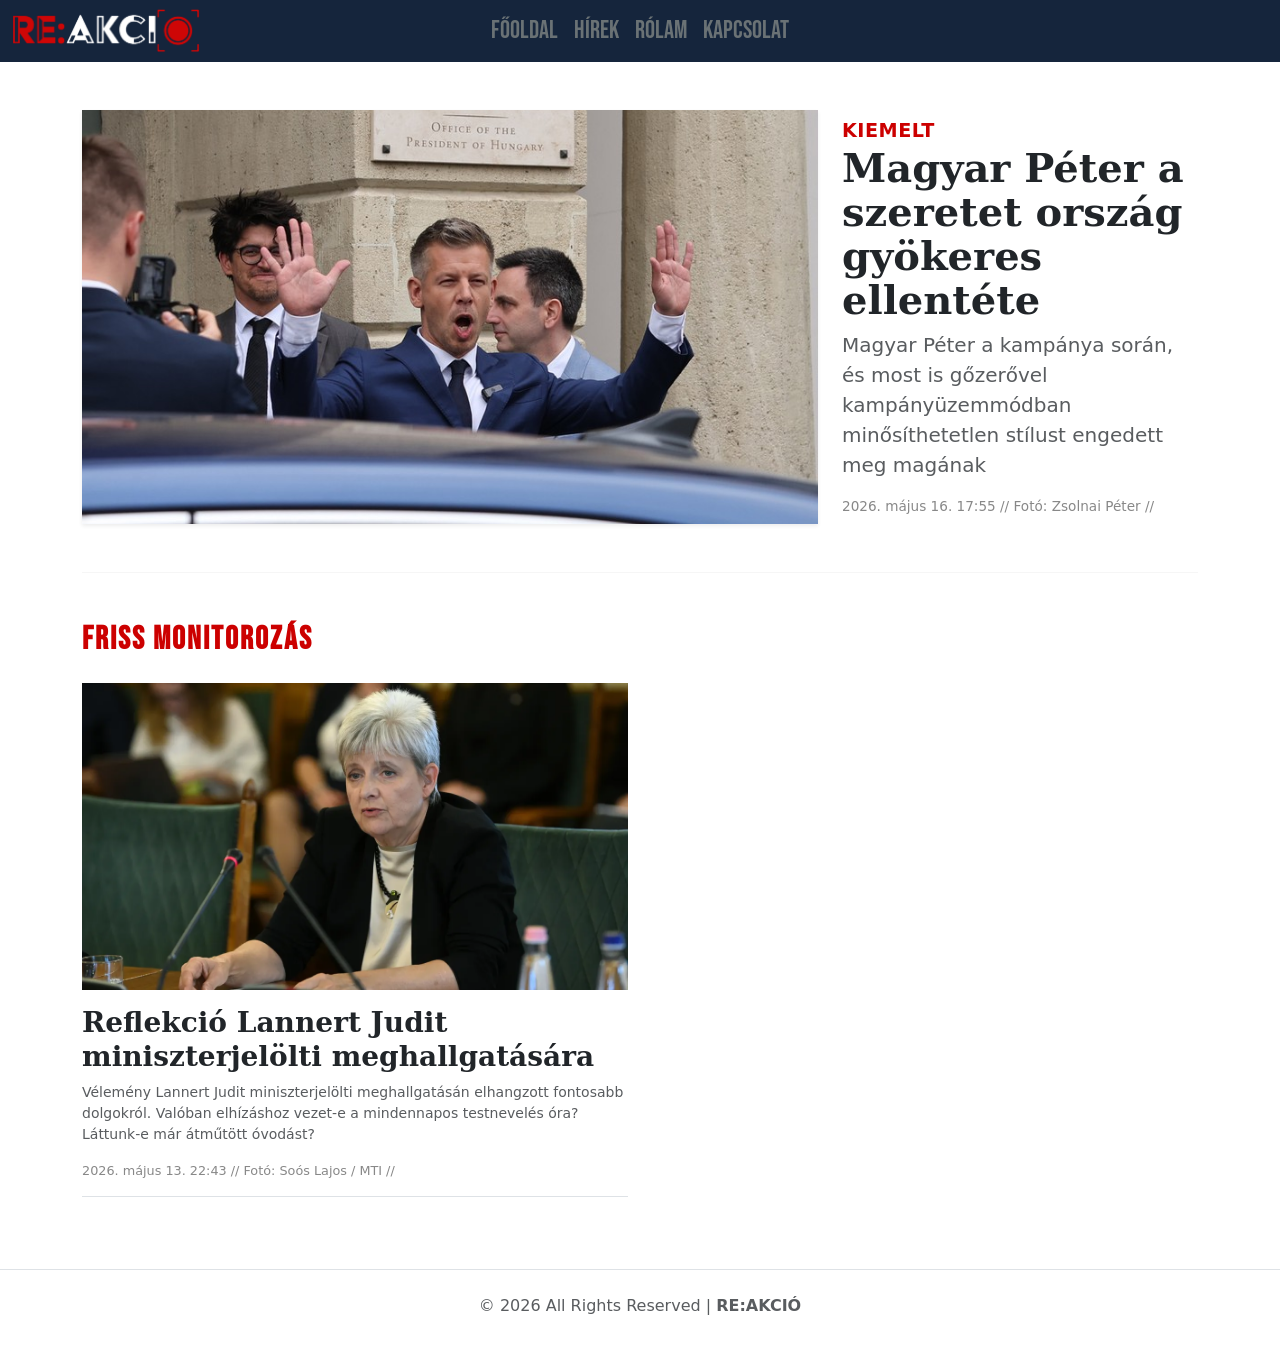
==== cikk.html @ 1a2c7d1b "favicon" ====
<!DOCTYPE html>
<html lang="hu">

<head>
    <meta charset="UTF-8">
    <meta name="viewport" content="width=device-width, initial-scale=1.0">
    <title>RE:AKCIÓ - Cikk</title>
    <link rel="icon" type="image/png" href="/forrasok/reakcio_logo_youtube_transparent.png?v=2">
    <link href="https://cdn.jsdelivr.net/npm/bootstrap@5.3.8/dist/css/bootstrap.min.css" rel="stylesheet"
        integrity="sha384-sRIl4kxILFvY47J16cr9ZwB07vP4J8+LH7qKQnuqkuIAvNWLzeN8tE5YBujZqJLB" crossorigin="anonymous">
    <script defer src="https://cdn.jsdelivr.net/npm/bootstrap@5.3.8/dist/js/bootstrap.bundle.min.js"
        integrity="sha384-FKyoEForCGlyvwx9Hj09JcYn3nv7wiPVlz7YYwJrWVcXK/BmnVDxM+D2scQbITxI"
        crossorigin="anonymous"></script>
    <link rel="stylesheet" href="style.css">
    <script src="script.js" defer></script>
</head>

<body class="fooldal-body">
    <nav class="navbar navbar-expand-lg bg-body-tertiary">
        <div class="container-fluid">
            <img id="logo" src="/forrasok/reakcio_logo_youtube_transparent_short.png" alt="">
            <button class="navbar-toggler" type="button" data-bs-toggle="collapse" data-bs-target="#navbarNav"
                aria-controls="navbarNav" aria-expanded="false" aria-label="Toggle navigation">
                <span class="navbar-toggler-icon"></span>
            </button>
            <div class="collapse navbar-collapse" id="navbarNav">
                <ul class="navbar-nav mx-auto">
                    <li class="nav-item">
                        <a class="nav-link" href="index.html">Főoldal</a>
                    </li>
                    <li class="nav-item">
                        <a class="nav-link" href="hirek.html">Hírek</a>
                    </li>
                    <li class="nav-item">
                        <a class="nav-link" href="rolam.html">Rólam</a>
                    </li>
                    <li class="nav-item">
                        <a class="nav-link" href="kapcsolat.html">Kapcsolat</a>
                    </li>
                </ul>
            </div>
        </div>
    </nav>


    <!-- CIKK TARTALMA -->
    <article class="container my-5" style="max-width: 800px;">
        <div id="cikk-betoltes">
            <!-- A JavaScript ide fogja beszúrni a tartalmat -->
            <div class="text-center py-5">Betöltés...</div>
        </div>
    </article>

    <footer class="text-center py-4 border-top mt-5">
        <p class="text-muted">&copy;
            <script>document.write(new Date().getFullYear())</script> All Rights Reserved | <strong>RE:AKCIÓ</strong>
        </p>
    </footer>
</body>

</html>
---- style.css ----
@import url('https://fonts.googleapis.com/css2?family=Bebas+Neue&family=Oswald:wght@200..700&family=Playfair+Display:ital,wght@0,400..900;1,400..900&display=swap');

body {
    background-color: white;
}

html{
    min-height: 100%;
}

.navbar {
    background-color: #15253c !important;
    margin-bottom: 20px;
}

.nav-link {
    color: #6a7275;
    font-family: 'Bebas Neue';
    font-size: 25px;
}

#logo {
    width: 15%;
}

@media (min-width: 992px) {

    /* Csak asztali nézetben, hogy mobilon ne csússzon el */
    .navbar-collapse {
        display: flex !important;
        justify-content: center;
    }

    .navbar-nav {
        position: absolute;
        left: 50%;
        transform: translateX(-50%);
    }
}

/* A szendvicsgomb ikonjának átszínezése */
.navbar-toggler-icon {
    /* Ez a sor fehérre színezi */
    filter: invert(1);
}

/* Ha konkrét színt akarsz (pl. pirosas): */
.navbar-toggler {
    border-color: rgb(106, 114, 117);
    /* A keret színe */
    border: none;
    /* Keret eltüntetése */
    outline: none;
    /* Kattintáskori kék keret eltüntetése */
    box-shadow: none !important;
    /* Bootstrap árnyék kikapcsolása */
}

.kartya {
    padding-left: 30px;
}

.re {
    color: #c00;
    font-weight: bold;
    text-transform: uppercase;
    font-size: 0.85rem;
    margin-bottom: 8px;
    letter-spacing: 0.5px;
}

.cim {
    font-family: 'Times New Roman', Times, serif;
    font-weight: 900;
    color: #1a1a1a;
    font-size: 1.6rem;
    line-height: 1.2;
    margin-bottom: 12px;
    cursor: pointer;
}

.alcim {
    color: #555;
    font-size: 1.05rem;
    line-height: 1.5;
    margin-bottom: 15px;
}

.datum {
    color: #888;
    font-size: 0.85rem;
}

/* A hír-konténer egyedi stílusa a scripthez */
.hír-konténer {
    max-width: 1000px; 
    padding: 25px 0; 
    border-top: 1px solid #dcdcdc; 
    border-bottom: 1px solid #dcdcdc; 
    margin-bottom: -1px;
    cursor: pointer;
    transition: background 0.2s;
}
.hír-konténer:hover { background-color: #f9f9f9; }

.kep-tarolo { width: 100%; aspect-ratio: 16 / 9; overflow: hidden; }
.kep-tarolo img { width: 100%; height: 100%; object-fit: cover; display: block; }

/* AZ IDÉZET BOX STÍLUSA */
.idezet {
    background-color: #f4f4f4;
    border-right: 8px solid #c00; /* Vastag piros vonal a jobb oldalon */
    padding: 20px;
    margin: 30px 0;
    position: relative;
    font-style: italic;
    font-size: 1.2rem;
    color: #333;
}

.idezet::before, .idezet::after {
    content: '"';
    color: #c00;
    font-size: 3rem;
    font-family: 'serif';
    line-height: 0;
    position: absolute;
}

.idezet::before { top: 15px; left: 5px; }
.idezet::after { bottom: -5px; right: 10px; }

.cikk-szoveg {
    font-family: 'Georgia', serif; /* A hosszú szöveg talpas betűvel kényelmesebb */
}

/* AZ IDÉZET BOX STÍLUSA - Pontosan ahogy kérted */
.idezet {
    background-color: #f9f9f9;
    border-right: 10px solid #c00;
    padding: 30px 40px;
    margin: 40px 0;
    font-style: italic;
    font-size: 1.4rem;
    color: #1a1a1a;
    display: block;
    text-align: left;
    position: relative;
    line-height: 1.6;
}

/* Felső idézőjel - közvetlenül a szöveg előtt */
.idezet::before {
    content: '„';
    color: #c00;
    font-size: 3.5rem;
    font-family: 'Georgia', serif;
    vertical-align: middle;
    margin-right: 10px;
    line-height: 0; /* Ez megakadályozza, hogy eltolja a sort */
    opacity: 0.4;
}

/* Alsó idézőjel - közvetlenül a szöveg után */
.idezet::after {
    content: '”';
    color: #c00;
    font-size: 3.5rem;
    font-family: 'Georgia', serif;
    vertical-align: middle;
    margin-left: 10px;
    line-height: 0; /* Ez megakadályozza, hogy eltolja a sort */
    opacity: 0.4;
    padding: 10px;
}

#hirek-lista .col-md-6:hover h3 {
    color: #c00; /* Piros lesz a cím, ha ráviszed az egeret */
    transition: 0.2s;
}

#hirek-lista img {
    transition: transform 0.3s ease;
}

#hirek-lista .col-md-6:hover img {
    transform: scale(1.02); /* Kicsit rázoomol a képre hovernél */
}

/* Általános oldalkonténer */
.page-container {
    max-width: 800px;
    margin-top: 3rem;
    margin-bottom: 3rem;
}

/* Oldalcímek */
.page-title {
    font-family: 'Playfair Display', serif;
    font-weight: 800;
    border-bottom: 3px solid #c00;
    display: inline-block;
    padding-bottom: 5px;
    margin-bottom: 1.5rem;
}

.page-title-center {
    font-family: 'Playfair Display', serif;
    font-weight: 800;
    margin-bottom: 2rem;
}

/* Rólam oldal elemei */
.profile-img {
    width: 100%;
    border-radius: 4px;
    filter: grayscale(15%);
    box-shadow: 0 4px 10px rgba(0,0,0,0.1);
}

.rolam-lead {
    font-family: 'Playfair Display', serif;
    font-weight: 700;
    font-size: 1.25rem;
    line-height: 1.4;
    color: #1a1a1a;
}

.rolam-text {
    font-size: 1.05rem;
    line-height: 1.6;
    color: #444;
}

.mission-box {
    background-color: #f8f9fa;
    border-left: 5px solid #c00;
    padding: 2rem;
    margin-top: 3rem;
}

.mission-title {
    font-family: 'Oswald', sans-serif;
    text-transform: uppercase;
    letter-spacing: 1px;
    color: #333;
}

/* Kapcsolat oldal elemei */
.contact-width {
    max-width: 600px;
}

.contact-intro {
    color: #666;
    margin-bottom: 3rem;
}

.contact-item {
    padding: 1.5rem 0;
    border-bottom: 1px solid #eee;
}

.contact-item:last-child {
    border-bottom: none;
}

.contact-label {
    color: #c00;
    font-family: 'Oswald', sans-serif;
    text-transform: uppercase;
    font-weight: 700;
    font-size: 0.9rem;
    margin-bottom: 0.5rem;
    letter-spacing: 1px;
}

.contact-link {
    color: #1a1a1a;
    text-decoration: none;
    font-size: 1.3rem;
    font-weight: 500;
    transition: color 0.2s;
}

.contact-link:hover {
    color: #c00;
}

/* Saját vélemény doboz a cikken belül */
.velemeny-box {
    background-color: #fdf2f2; /* Nagyon halvány pirosas háttér */
    border-left: 4px solid #c00;
    padding: 1.5rem;
    margin: 2rem 0;
    font-family: 'Playfair Display', serif;
    font-style: italic;
    font-size: 1.15rem;
    color: #333;
}

/* Egy kis felirat a doboz tetejére */
.velemeny-box::before {
    content: "SZERINTEM:";
    display: block;
    font-family: 'Oswald', sans-serif;
    font-size: 0.8rem;
    font-style: normal;
    font-weight: 700;
    color: #c00;
    margin-bottom: 0.5rem;
}
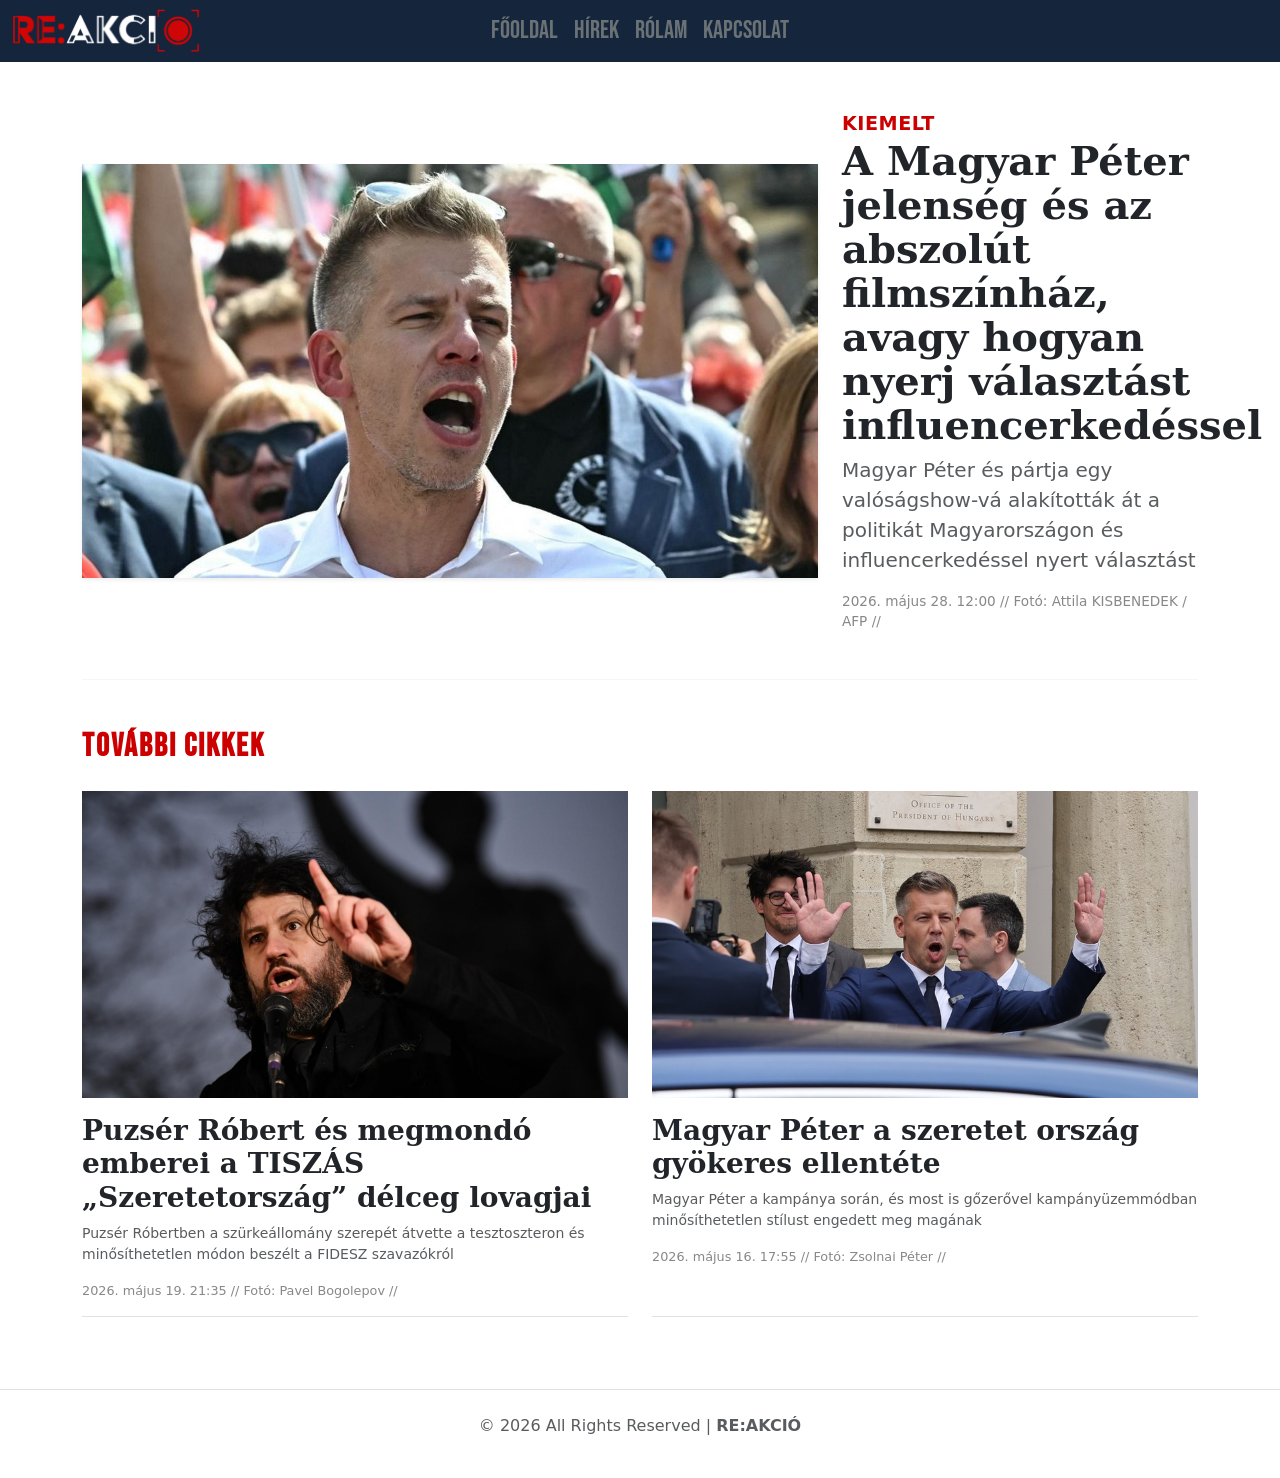
==== commit 2c7e6211: "google" ====
--- a/cikk.html
+++ b/cikk.html
@@ -2,10 +2,28 @@
 <html lang="hu">
 
 <head>
+    <!-- Google tag (gtag.js) -->
+<script async src="https://www.googletagmanager.com/gtag/js?id=G-EVY8XGL72N"></script>
+<script>
+  window.dataLayer = window.dataLayer || [];
+  function gtag(){dataLayer.push(arguments);}
+  gtag('js', new Date());
+
+  gtag('config', 'G-EVY8XGL72N');
+</script>
+<meta property="og:type" content="article">
+<meta property="og:title" content="RE:AKCIÓ - Cikk">
+<meta property="og:description" content="Olvasd el a legfrissebb monitorozást a RE:AKCIÓ-n!">
+<meta property="og:image" content="https://reakcio.media.hu/forrasok/reakcio_logo_youtube_transparent_short.png">
+<meta property="og:url" content="">
     <meta charset="UTF-8">
     <meta name="viewport" content="width=device-width, initial-scale=1.0">
     <title>RE:AKCIÓ - Cikk</title>
-    <link rel="icon" type="image/png" href="/forrasok/reakcio_logo_youtube_transparent.png?v=2">
+    <link rel="icon" type="image/x-icon" href="/favicon.ico">
+    <link rel="icon" type="image/png" sizes="16x16" href="/favicon-16x16.png">
+    <link rel="icon" type="image/png" sizes="32x32" href="/favicon-32x32.png">
+    <link rel="apple-touch-icon" sizes="180x180" href="/apple-touch-icon.png">
+    <link rel="manifest" href="/site.webmanifest">
     <link href="https://cdn.jsdelivr.net/npm/bootstrap@5.3.8/dist/css/bootstrap.min.css" rel="stylesheet"
         integrity="sha384-sRIl4kxILFvY47J16cr9ZwB07vP4J8+LH7qKQnuqkuIAvNWLzeN8tE5YBujZqJLB" crossorigin="anonymous">
     <script defer src="https://cdn.jsdelivr.net/npm/bootstrap@5.3.8/dist/js/bootstrap.bundle.min.js"
@@ -43,10 +61,8 @@
     </nav>
 
 
-    <!-- CIKK TARTALMA -->
     <article class="container my-5" style="max-width: 800px;">
         <div id="cikk-betoltes">
-            <!-- A JavaScript ide fogja beszúrni a tartalmat -->
             <div class="text-center py-5">Betöltés...</div>
         </div>
     </article>
--- a/style.css
+++ b/style.css
@@ -25,7 +25,6 @@
 
 @media (min-width: 992px) {
 
-    /* Csak asztali nézetben, hogy mobilon ne csússzon el */
     .navbar-collapse {
         display: flex !important;
         justify-content: center;
@@ -38,22 +37,15 @@
     }
 }
 
-/* A szendvicsgomb ikonjának átszínezése */
 .navbar-toggler-icon {
-    /* Ez a sor fehérre színezi */
     filter: invert(1);
 }
 
-/* Ha konkrét színt akarsz (pl. pirosas): */
 .navbar-toggler {
     border-color: rgb(106, 114, 117);
-    /* A keret színe */
     border: none;
-    /* Keret eltüntetése */
     outline: none;
-    /* Kattintáskori kék keret eltüntetése */
     box-shadow: none !important;
-    /* Bootstrap árnyék kikapcsolása */
 }
 
 .kartya {
@@ -91,7 +83,6 @@
     font-size: 0.85rem;
 }
 
-/* A hír-konténer egyedi stílusa a scripthez */
 .hír-konténer {
     max-width: 1000px; 
     padding: 25px 0; 
@@ -106,10 +97,9 @@
 .kep-tarolo { width: 100%; aspect-ratio: 16 / 9; overflow: hidden; }
 .kep-tarolo img { width: 100%; height: 100%; object-fit: cover; display: block; }
 
-/* AZ IDÉZET BOX STÍLUSA */
 .idezet {
     background-color: #f4f4f4;
-    border-right: 8px solid #c00; /* Vastag piros vonal a jobb oldalon */
+    border-right: 8px solid #c00; 
     padding: 20px;
     margin: 30px 0;
     position: relative;
@@ -131,10 +121,9 @@
 .idezet::after { bottom: -5px; right: 10px; }
 
 .cikk-szoveg {
-    font-family: 'Georgia', serif; /* A hosszú szöveg talpas betűvel kényelmesebb */
-}
-
-/* AZ IDÉZET BOX STÍLUSA - Pontosan ahogy kérted */
+    font-family: 'Georgia', serif; 
+}
+
 .idezet {
     background-color: #f9f9f9;
     border-right: 10px solid #c00;
@@ -149,7 +138,6 @@
     line-height: 1.6;
 }
 
-/* Felső idézőjel - közvetlenül a szöveg előtt */
 .idezet::before {
     content: '„';
     color: #c00;
@@ -157,11 +145,10 @@
     font-family: 'Georgia', serif;
     vertical-align: middle;
     margin-right: 10px;
-    line-height: 0; /* Ez megakadályozza, hogy eltolja a sort */
+    line-height: 0; 
     opacity: 0.4;
 }
 
-/* Alsó idézőjel - közvetlenül a szöveg után */
 .idezet::after {
     content: '”';
     color: #c00;
@@ -169,13 +156,13 @@
     font-family: 'Georgia', serif;
     vertical-align: middle;
     margin-left: 10px;
-    line-height: 0; /* Ez megakadályozza, hogy eltolja a sort */
+    line-height: 0; 
     opacity: 0.4;
     padding: 10px;
 }
 
 #hirek-lista .col-md-6:hover h3 {
-    color: #c00; /* Piros lesz a cím, ha ráviszed az egeret */
+    color: #c00; 
     transition: 0.2s;
 }
 
@@ -184,17 +171,15 @@
 }
 
 #hirek-lista .col-md-6:hover img {
-    transform: scale(1.02); /* Kicsit rázoomol a képre hovernél */
-}
-
-/* Általános oldalkonténer */
+    transform: scale(1.02); 
+}
+
 .page-container {
     max-width: 800px;
     margin-top: 3rem;
     margin-bottom: 3rem;
 }
 
-/* Oldalcímek */
 .page-title {
     font-family: 'Playfair Display', serif;
     font-weight: 800;
@@ -210,7 +195,6 @@
     margin-bottom: 2rem;
 }
 
-/* Rólam oldal elemei */
 .profile-img {
     width: 100%;
     border-radius: 4px;
@@ -246,7 +230,6 @@
     color: #333;
 }
 
-/* Kapcsolat oldal elemei */
 .contact-width {
     max-width: 600px;
 }
@@ -287,9 +270,8 @@
     color: #c00;
 }
 
-/* Saját vélemény doboz a cikken belül */
 .velemeny-box {
-    background-color: #fdf2f2; /* Nagyon halvány pirosas háttér */
+    background-color: #fdf2f2; 
     border-left: 4px solid #c00;
     padding: 1.5rem;
     margin: 2rem 0;
@@ -299,7 +281,6 @@
     color: #333;
 }
 
-/* Egy kis felirat a doboz tetejére */
 .velemeny-box::before {
     content: "SZERINTEM:";
     display: block;
